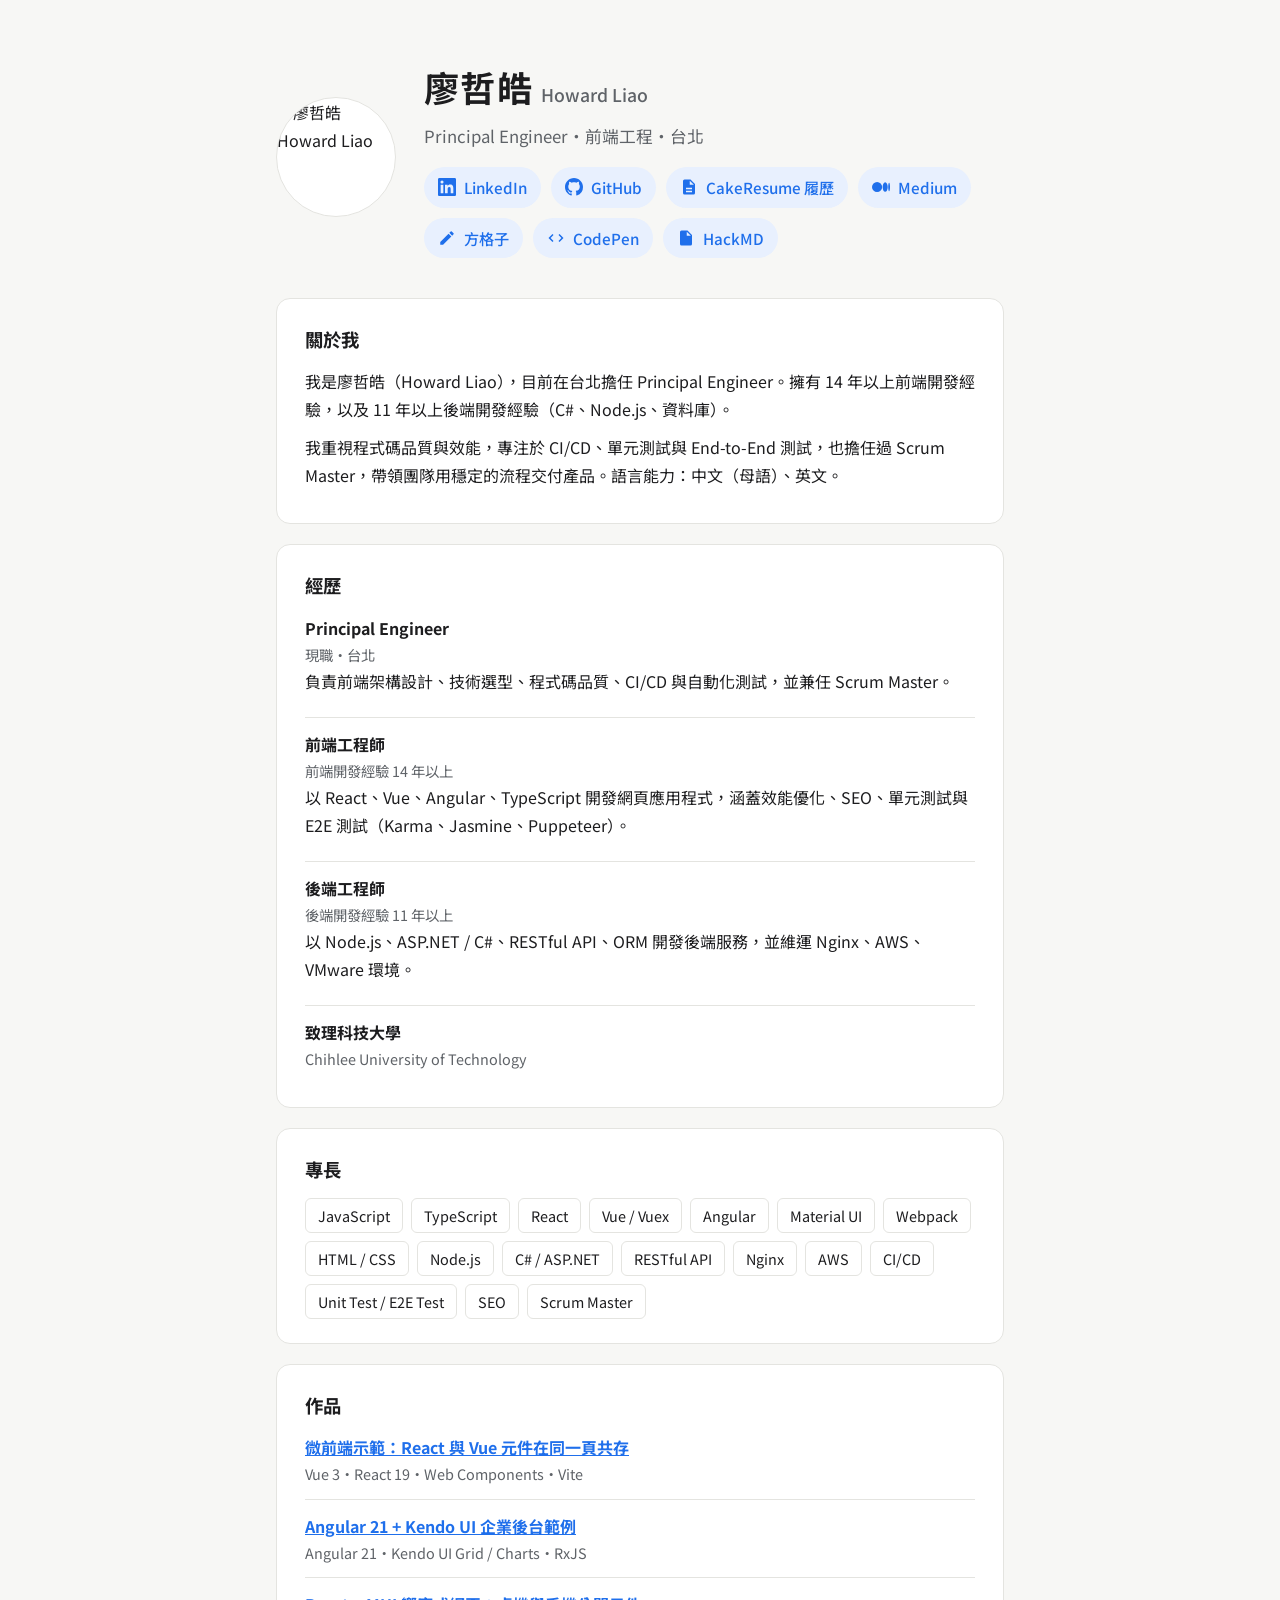
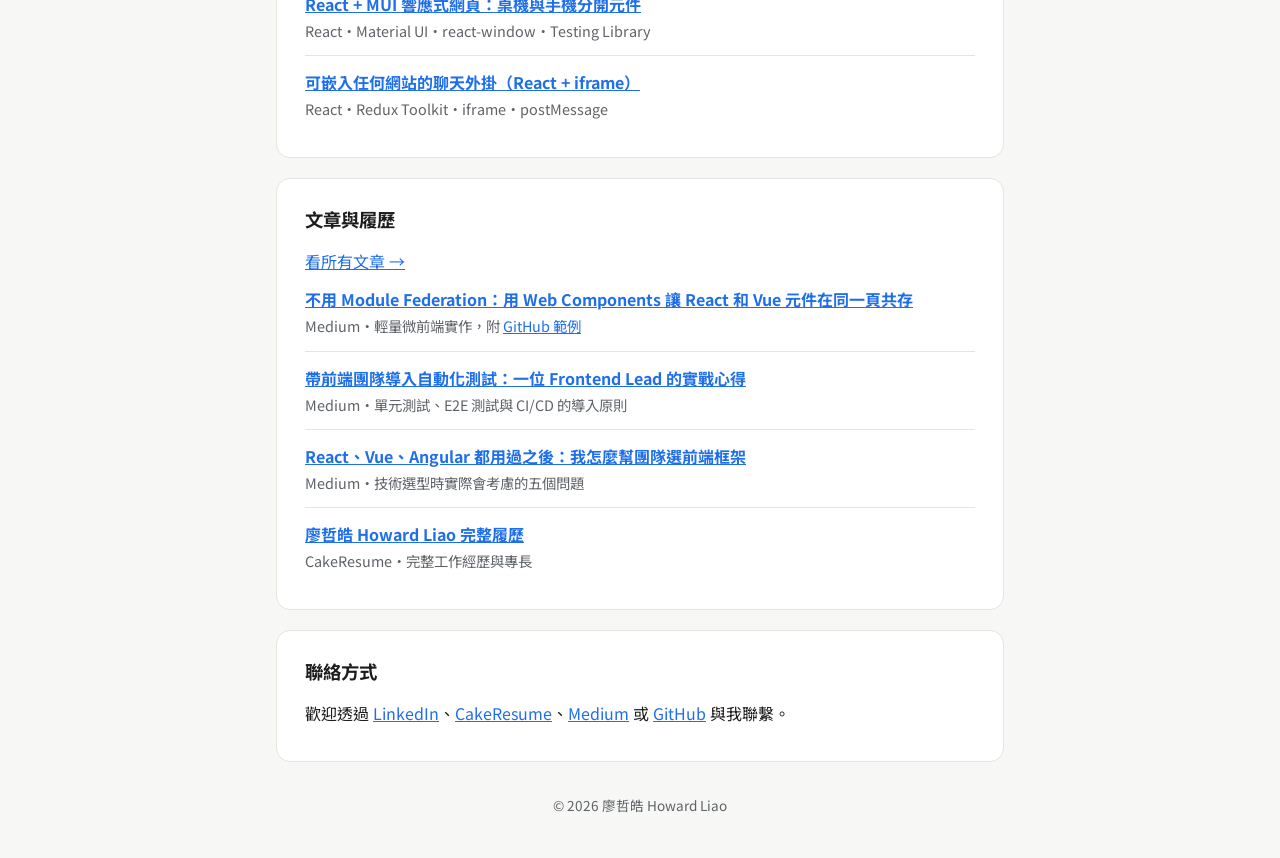
==== index.html @ 1e50c25f "Add files via upload" ====
<!doctype html>
<html lang="zh-Hant-TW">
<head>
<meta charset="utf-8">
<meta name="viewport" content="width=device-width, initial-scale=1">
<title>廖哲皓 Howard Liao | Principal Engineer</title>
<meta name="description" content="廖哲皓（Howard Liao），台北的 Principal Engineer，擁有 14 年以上前端開發與 11 年以上後端開發經驗，專長 React、Vue、Angular、TypeScript、Node.js。">
<meta name="author" content="廖哲皓">
<link rel="canonical" href="https://necpoctt.github.io/">

<!-- Google Search Console 驗證 -->
<meta name="google-site-verification" content="1A6VpIHbtetruPV7fCYGdn41Tc8eYSynyDVTu8JsYuE">

<!-- 社群分享預覽 -->
<meta property="og:type" content="profile">
<meta property="og:title" content="廖哲皓 Howard Liao | Principal Engineer">
<meta property="og:description" content="台北的 Principal Engineer，14 年以上前端開發經驗，專長 React、Vue、Angular、TypeScript。">
<meta property="og:url" content="https://necpoctt.github.io/">
<meta property="og:image" content="https://github.com/necpoctt.png?size=400">
<meta property="og:locale" content="zh_TW">
<meta property="profile:first_name" content="哲皓">
<meta property="profile:last_name" content="廖">
<meta name="twitter:card" content="summary">

<!-- 結構化資料：告訴 Google「這個網站代表廖哲皓這個人」，sameAs 把各平台帳號串在一起 -->
<script type="application/ld+json">
{
  "@context": "https://schema.org",
  "@type": "ProfilePage",
  "url": "https://necpoctt.github.io/",
  "name": "廖哲皓 Howard Liao | Principal Engineer",
  "mainEntity": {
    "@type": "Person",
    "@id": "https://necpoctt.github.io/#person",
    "name": "廖哲皓",
    "alternateName": "Howard Liao",
    "familyName": "廖",
    "givenName": "哲皓",
    "url": "https://necpoctt.github.io/",
    "image": "https://github.com/necpoctt.png?size=400",
    "jobTitle": "Principal Engineer",
    "description": "台北的 Principal Engineer，擁有 14 年以上前端開發與 11 年以上後端開發經驗，專長 React、Vue、Angular、TypeScript、Node.js。",
    "address": {
      "@type": "PostalAddress",
      "addressLocality": "台北市",
      "addressCountry": "TW"
    },
    "alumniOf": {
      "@type": "CollegeOrUniversity",
      "name": "致理科技大學",
      "alternateName": "Chihlee University of Technology"
    },
    "knowsAbout": ["JavaScript", "TypeScript", "React", "Vue.js", "Angular", "Node.js", "C#", "ASP.NET", "AWS", "CI/CD", "SEO", "Scrum"],
    "sameAs": [
      "https://www.linkedin.com/in/howard-liao-a2325aab/",
      "https://github.com/necpoctt",
      "https://www.cake.me/me/necpoctt",
      "https://www.cake.me/resumes/necpoctt",
      "https://medium.com/@necpoctt",
      "https://vocus.cc/salon/howard-liao",
      "https://codepen.io/Howard-Liao-the-lessful",
      "https://hackmd.io/@necpoctt"
    ]
  }
}
</script>

<link rel="preconnect" href="https://fonts.googleapis.com">
<link rel="preconnect" href="https://fonts.gstatic.com" crossorigin>
<link href="https://fonts.googleapis.com/css2?family=Noto+Sans+TC:wght@400;500;700&display=swap" rel="stylesheet">

<style>
  :root {
    --bg: #f7f7f5;
    --card: #ffffff;
    --text: #1d1d1f;
    --muted: #5f6368;
    --line: #e4e4e0;
    --accent: #1f6feb;
    --accent-soft: #e8f0fe;
  }
  @media (prefers-color-scheme: dark) {
    :root {
      --bg: #111214;
      --card: #1a1b1e;
      --text: #ececec;
      --muted: #a0a4aa;
      --line: #2c2e33;
      --accent: #6ea8ff;
      --accent-soft: #1c2a40;
    }
  }
  * { box-sizing: border-box; }
  body {
    margin: 0;
    background: var(--bg);
    color: var(--text);
    font-family: "Noto Sans TC", system-ui, -apple-system, "Segoe UI", sans-serif;
    line-height: 1.75;
  }
  main { max-width: 760px; margin: 0 auto; padding: 56px 16px 40px; }
  header { display: flex; gap: 28px; align-items: center; margin-bottom: 40px; }
  header img {
    width: 120px; height: 120px; border-radius: 50%;
    object-fit: cover; border: 1px solid var(--line); flex-shrink: 0; background: var(--card);
  }
  h1 { margin: 0; font-size: 2.2rem; letter-spacing: .04em; }
  h1 small { font-size: 1.1rem; font-weight: 500; color: var(--muted); letter-spacing: 0; margin-left: 8px; }
  .headline { margin: 4px 0 16px; color: var(--muted); font-size: 1.05rem; }
  .links { display: flex; flex-wrap: wrap; gap: 10px; }
  .links a {
    display: inline-flex; align-items: center; gap: 8px;
    padding: 7px 14px; border-radius: 999px;
    background: var(--accent-soft); color: var(--accent);
    text-decoration: none; font-weight: 500; font-size: .95rem;
  }
  .links a:hover { filter: brightness(.95); }
  .links svg { width: 18px; height: 18px; fill: currentColor; }
  section {
    background: var(--card); border: 1px solid var(--line);
    border-radius: 14px; padding: 24px 28px; margin-bottom: 20px;
  }
  h2 { margin: 0 0 12px; font-size: 1.15rem; }
  p { margin: 0 0 10px; }
  ul.timeline { list-style: none; margin: 0; padding: 0; }
  ul.timeline li { padding: 12px 0; border-top: 1px solid var(--line); }
  ul.timeline li:first-child { border-top: 0; padding-top: 0; }
  .role { font-weight: 700; }
  .meta { color: var(--muted); font-size: .9rem; }
  .tags { display: flex; flex-wrap: wrap; gap: 8px; }
  .tags span {
    padding: 4px 12px; border-radius: 6px; font-size: .9rem;
    border: 1px solid var(--line); color: var(--text);
  }
  a { color: var(--accent); }
  footer { text-align: center; color: var(--muted); font-size: .85rem; margin-top: 32px; }
  @media (max-width: 560px) {
    main { padding-top: 32px; }
    header { flex-direction: column; text-align: center; gap: 16px; }
    h1 small { display: block; margin: 4px 0 0; }
    .links { justify-content: center; }
    section { padding: 20px; }
  }
</style>
</head>
<body>
<main>
  <header>
    <img src="https://github.com/necpoctt.png?size=240" alt="廖哲皓 Howard Liao" width="120" height="120">
    <div>
      <h1>廖哲皓<small>Howard Liao</small></h1>
      <p class="headline">Principal Engineer・前端工程・台北</p>
      <nav class="links" aria-label="個人連結">
        <a href="https://www.linkedin.com/in/howard-liao-a2325aab/" rel="me">
          <svg viewBox="0 0 24 24" aria-hidden="true"><path d="M20.45 20.45h-3.56v-5.57c0-1.33-.02-3.04-1.85-3.04-1.85 0-2.14 1.45-2.14 2.94v5.67H9.35V9h3.41v1.56h.05c.48-.9 1.64-1.85 3.37-1.85 3.6 0 4.27 2.37 4.27 5.46v6.28zM5.34 7.43a2.06 2.06 0 110-4.13 2.06 2.06 0 010 4.13zM7.12 20.45H3.56V9h3.56v11.45zM22.22 0H1.77C.79 0 0 .77 0 1.73v20.54C0 23.23.79 24 1.77 24h20.45c.98 0 1.78-.77 1.78-1.73V1.73C24 .77 23.2 0 22.22 0z"/></svg>
          LinkedIn
        </a>
        <a href="https://github.com/necpoctt" rel="me">
          <svg viewBox="0 0 16 16" aria-hidden="true"><path d="M8 0C3.58 0 0 3.58 0 8c0 3.540 2.29 6.53 5.47 7.59.4.07.55-.17.55-.38 0-.19-.01-.82-.01-1.49-2.010.37-2.530-.49-2.690-.94-.09-.23-.48-.94-.82-1.13-.28-.15-.68-.52-.01-.53.63-.01 1.08.58 1.23.82.72 1.21 1.87.87 2.33.66.07-.52.28-.87.51-1.070-1.78-.2-3.64-.89-3.64-3.950 0-.87.31-1.59.82-2.150-.08-.2-.36-1.02.08-2.12 0 0 .67-.21 2.2.82.64-.18 1.32-.27 2-.27.68 0 1.36.09 2 .27 1.53-1.04 2.2-.82 2.2-.82.44 1.1.16 1.92.08 2.12.51.56.82 1.27.82 2.15 0 3.07-1.87 3.75-3.65 3.95.29.25.54.73.54 1.48 0 1.07-.01 1.93-.01 2.2 0 .21.15.46.55.38A8.013 8.013 0 0016 8c0-4.42-3.58-8-8-8z"/></svg>
          GitHub
        </a>
        <a href="https://www.cake.me/me/necpoctt" rel="me">
          <svg viewBox="0 0 24 24" aria-hidden="true"><path d="M14 2H6a2 2 0 00-2 2v16a2 2 0 002 2h12a2 2 0 002-2V8l-6-6zm-1 7V3.5L18.5 9H13zM8 13h8v2H8v-2zm0 4h8v2H8v-2z"/></svg>
          CakeResume 履歷
        </a>
        <a href="https://medium.com/@necpoctt" rel="me">
          <svg viewBox="0 0 24 24" aria-hidden="true"><path d="M13.54 12a6.8 6.8 0 01-6.77 6.82A6.8 6.8 0 010 12a6.8 6.8 0 016.77-6.82A6.8 6.8 0 0113.54 12zm7.42 0c0 3.54-1.51 6.42-3.38 6.42-1.87 0-3.39-2.88-3.39-6.42s1.52-6.42 3.39-6.42 3.38 2.88 3.38 6.42zM24 12c0 3.17-.53 5.75-1.19 5.75-.66 0-1.19-2.58-1.19-5.75s.53-5.75 1.19-5.75C23.47 6.25 24 8.83 24 12z"/></svg>
          Medium
        </a>
        <a href="https://vocus.cc/salon/howard-liao" rel="me">
          <svg viewBox="0 0 24 24" aria-hidden="true"><path d="M3 17.25V21h3.75L17.81 9.94l-3.75-3.75L3 17.25zM20.71 7.04a1 1 0 000-1.41l-2.34-2.34a1 1 0 00-1.41 0l-1.83 1.83 3.75 3.75 1.83-1.83z"/></svg>
          方格子
        </a>
        <a href="https://codepen.io/Howard-Liao-the-lessful" rel="me">
          <svg viewBox="0 0 24 24" aria-hidden="true"><path d="M8.7 15.9L4.8 12l3.9-3.9L7.3 6.7 2 12l5.3 5.3 1.4-1.4zm6.6 0l3.9-3.9-3.9-3.9 1.4-1.4L22 12l-5.3 5.3-1.4-1.4z"/></svg>
          CodePen
        </a>
        <a href="https://hackmd.io/@necpoctt" rel="me">
          <svg viewBox="0 0 24 24" aria-hidden="true"><path d="M14 2H6a2 2 0 00-2 2v16a2 2 0 002 2h12a2 2 0 002-2V8l-6-6zm-1 7V3.5L18.5 9H13z"/></svg>
          HackMD
        </a>
      </nav>
    </div>
  </header>

  <section aria-labelledby="about">
    <h2 id="about">關於我</h2>
    <p>我是廖哲皓（Howard Liao），目前在台北擔任 Principal Engineer。擁有 14 年以上前端開發經驗，以及 11 年以上後端開發經驗（C#、Node.js、資料庫）。</p>
    <p>我重視程式碼品質與效能，專注於 CI/CD、單元測試與 End-to-End 測試，也擔任過 Scrum Master，帶領團隊用穩定的流程交付產品。語言能力：中文（母語）、英文。</p>
  </section>

  <section aria-labelledby="exp">
    <h2 id="exp">經歷</h2>
    <ul class="timeline">
      <li>
        <div class="role">Principal Engineer</div>
        <div class="meta">現職・台北</div>
        <p>負責前端架構設計、技術選型、程式碼品質、CI/CD 與自動化測試，並兼任 Scrum Master。</p>
      </li>
      <li>
        <div class="role">前端工程師</div>
        <div class="meta">前端開發經驗 14 年以上</div>
        <p>以 React、Vue、Angular、TypeScript 開發網頁應用程式，涵蓋效能優化、SEO、單元測試與 E2E 測試（Karma、Jasmine、Puppeteer）。</p>
      </li>
      <li>
        <div class="role">後端工程師</div>
        <div class="meta">後端開發經驗 11 年以上</div>
        <p>以 Node.js、ASP.NET / C#、RESTful API、ORM 開發後端服務，並維運 Nginx、AWS、VMware 環境。</p>
      </li>
      <li>
        <div class="role">致理科技大學</div>
        <div class="meta">Chihlee University of Technology</div>
      </li>
    </ul>
  </section>

  <section aria-labelledby="skills">
    <h2 id="skills">專長</h2>
    <div class="tags">
      <span>JavaScript</span>
      <span>TypeScript</span>
      <span>React</span>
      <span>Vue / Vuex</span>
      <span>Angular</span>
      <span>Material UI</span>
      <span>Webpack</span>
      <span>HTML / CSS</span>
      <span>Node.js</span>
      <span>C# / ASP.NET</span>
      <span>RESTful API</span>
      <span>Nginx</span>
      <span>AWS</span>
      <span>CI/CD</span>
      <span>Unit Test / E2E Test</span>
      <span>SEO</span>
      <span>Scrum Master</span>
    </div>
  </section>

  <section aria-labelledby="works">
    <h2 id="works">作品</h2>
    <ul class="timeline">
      <li>
        <div class="role"><a href="micro-frontend-demo.html">微前端示範：React 與 Vue 元件在同一頁共存</a></div>
        <div class="meta">Vue 3・React 19・Web Components・Vite</div>
      </li>
      <li>
        <div class="role"><a href="angular-kendo-ui-demo.html">Angular 21 + Kendo UI 企業後台範例</a></div>
        <div class="meta">Angular 21・Kendo UI Grid / Charts・RxJS</div>
      </li>
      <li>
        <div class="role"><a href="react-mui-rwd.html">React + MUI 響應式網頁：桌機與手機分開元件</a></div>
        <div class="meta">React・Material UI・react-window・Testing Library</div>
      </li>
      <li>
        <div class="role"><a href="webplugin.html">可嵌入任何網站的聊天外掛（React + iframe）</a></div>
        <div class="meta">React・Redux Toolkit・iframe・postMessage</div>
      </li>
    </ul>
  </section>

  <section aria-labelledby="writing">
    <h2 id="writing">文章與履歷</h2>
    <p><a href="articles.html">看所有文章 →</a></p>
    <ul class="timeline">
      <li>
        <div class="role"><a href="https://medium.com/@necpoctt/d7c67d8f0766">不用 Module Federation：用 Web Components 讓 React 和 Vue 元件在同一頁共存</a></div>
        <div class="meta">Medium・輕量微前端實作，附 <a href="https://github.com/necpoctt/micro-frontend-demo">GitHub 範例</a></div>
      </li>
      <li>
        <div class="role"><a href="https://medium.com/@necpoctt/e127c9e2b692">帶前端團隊導入自動化測試：一位 Frontend Lead 的實戰心得</a></div>
        <div class="meta">Medium・單元測試、E2E 測試與 CI/CD 的導入原則</div>
      </li>
      <li>
        <div class="role"><a href="https://medium.com/@necpoctt/225a23933e21">React、Vue、Angular 都用過之後：我怎麼幫團隊選前端框架</a></div>
        <div class="meta">Medium・技術選型時實際會考慮的五個問題</div>
      </li>
      <li>
        <div class="role"><a href="https://www.cake.me/resumes/necpoctt" rel="me">廖哲皓 Howard Liao 完整履歷</a></div>
        <div class="meta">CakeResume・完整工作經歷與專長</div>
      </li>
    </ul>
  </section>

  <section aria-labelledby="contact">
    <h2 id="contact">聯絡方式</h2>
    <p>歡迎透過 <a href="https://www.linkedin.com/in/howard-liao-a2325aab/" rel="me">LinkedIn</a>、<a href="https://www.cake.me/me/necpoctt" rel="me">CakeResume</a>、<a href="https://medium.com/@necpoctt" rel="me">Medium</a> 或 <a href="https://github.com/necpoctt" rel="me">GitHub</a> 與我聯繫。</p>
  </section>

  <footer>© 2026 廖哲皓 Howard Liao</footer>
</main>
</body>
</html>
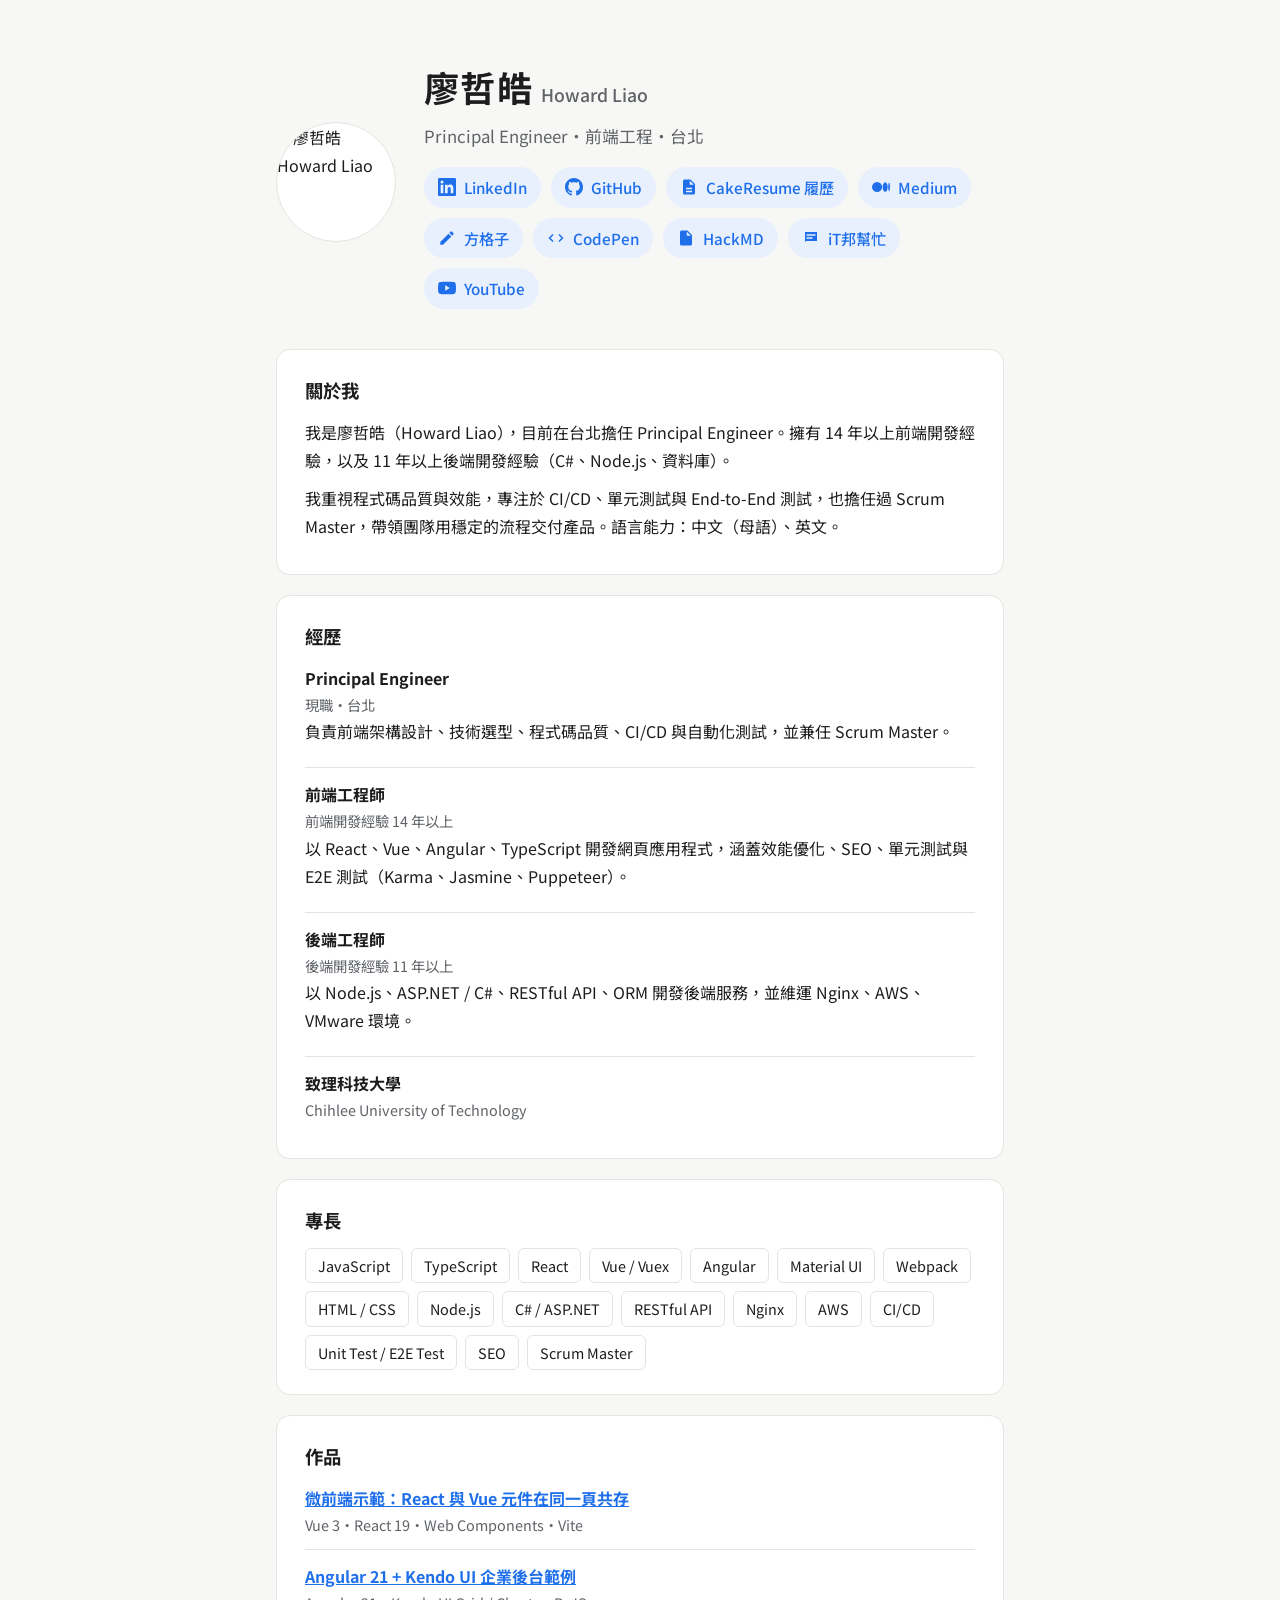
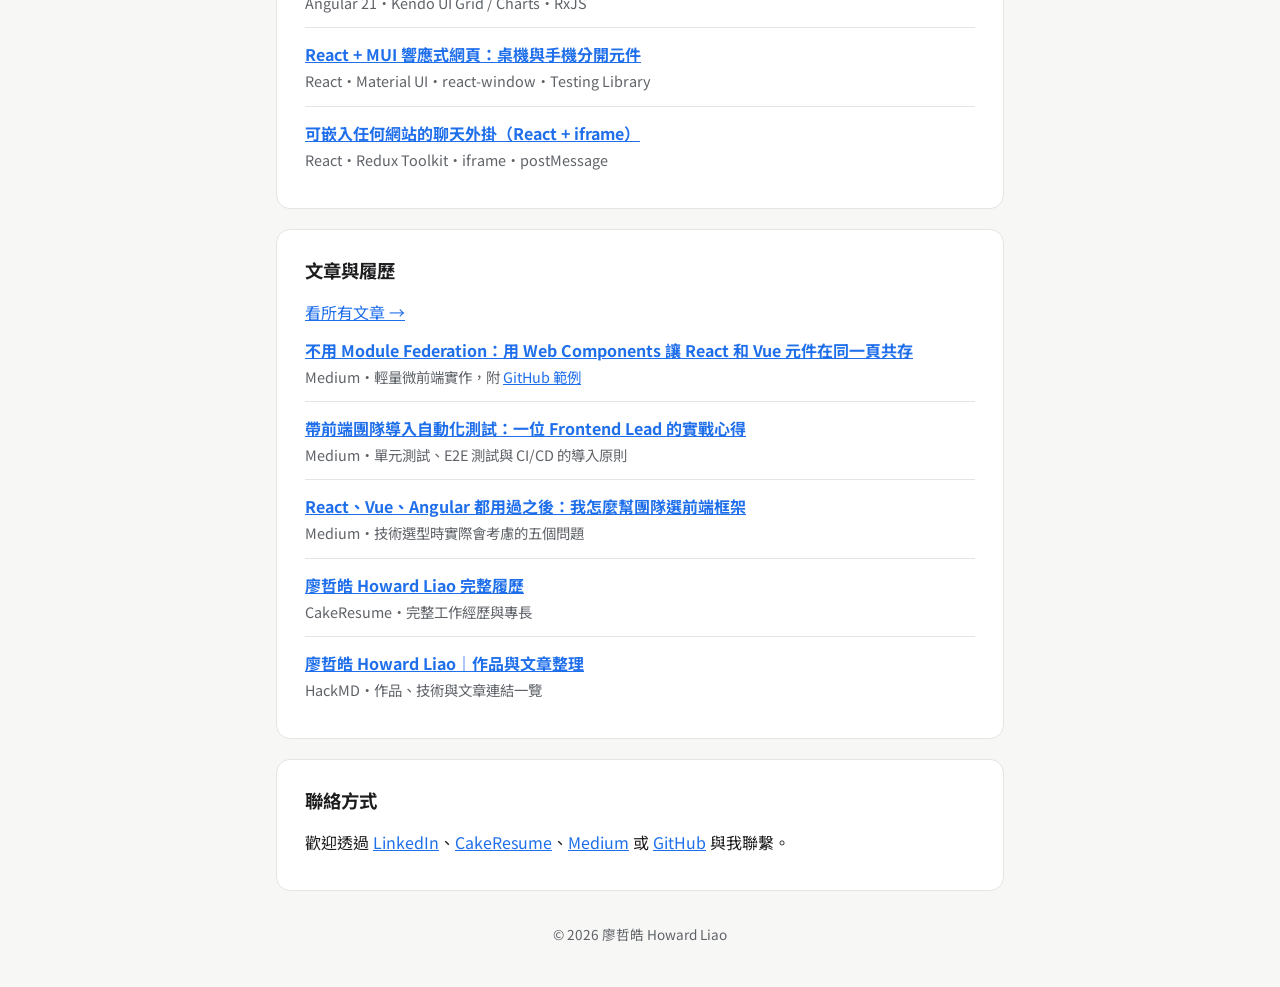
==== commit 3302f3be: "Add iThelp, YouTube and HackMD note links" ====
--- a/index.html
+++ b/index.html
@@ -58,8 +58,11 @@
       "https://www.cake.me/resumes/necpoctt",
       "https://medium.com/@necpoctt",
       "https://vocus.cc/salon/howard-liao",
-      "https://codepen.io/Howard-Liao-the-lessful",
-      "https://hackmd.io/@necpoctt"
+      "https://codepen.io/necpoctt",
+      "https://hackmd.io/@necpoctt",
+      "https://www.youtube.com/channel/UCjywnuv1UGlpTs8uqXNPdsA",
+      "https://x.com/necpoctt",
+      "https://ithelp.ithome.com.tw/users/20185195"
     ]
   }
 }
@@ -171,13 +174,21 @@
           <svg viewBox="0 0 24 24" aria-hidden="true"><path d="M3 17.25V21h3.75L17.81 9.94l-3.75-3.75L3 17.25zM20.71 7.04a1 1 0 000-1.41l-2.34-2.34a1 1 0 00-1.41 0l-1.83 1.83 3.75 3.75 1.83-1.83z"/></svg>
           方格子
         </a>
-        <a href="https://codepen.io/Howard-Liao-the-lessful" rel="me">
+        <a href="https://codepen.io/necpoctt" rel="me">
           <svg viewBox="0 0 24 24" aria-hidden="true"><path d="M8.7 15.9L4.8 12l3.9-3.9L7.3 6.7 2 12l5.3 5.3 1.4-1.4zm6.6 0l3.9-3.9-3.9-3.9 1.4-1.4L22 12l-5.3 5.3-1.4-1.4z"/></svg>
           CodePen
         </a>
         <a href="https://hackmd.io/@necpoctt" rel="me">
           <svg viewBox="0 0 24 24" aria-hidden="true"><path d="M14 2H6a2 2 0 00-2 2v16a2 2 0 002 2h12a2 2 0 002-2V8l-6-6zm-1 7V3.5L18.5 9H13z"/></svg>
           HackMD
+        </a>
+        <a href="https://ithelp.ithome.com.tw/users/20185195" rel="me">
+          <svg viewBox="0 0 24 24" aria-hidden="true"><path d="M4 4h16v12H5.2L4 17.2V4zm2 3v2h12V7H6zm0 4v2h8v-2H6z"/></svg>
+          iT邦幫忙
+        </a>
+        <a href="https://www.youtube.com/channel/UCjywnuv1UGlpTs8uqXNPdsA" rel="me">
+          <svg viewBox="0 0 24 24" aria-hidden="true"><path d="M23.5 6.2a3 3 0 00-2.1-2.1C19.5 3.6 12 3.6 12 3.6s-7.5 0-9.4.5A3 3 0 00.5 6.2 31 31 0 000 12a31 31 0 00.5 5.8 3 3 0 002.1 2.1c1.9.5 9.4.5 9.4.5s7.5 0 9.4-.5a3 3 0 002.1-2.1A31 31 0 0024 12a31 31 0 00-.5-5.8zM9.6 15.6V8.4L15.8 12l-6.2 3.6z"/></svg>
+          YouTube
         </a>
       </nav>
     </div>
@@ -279,6 +290,10 @@
         <div class="role"><a href="https://www.cake.me/resumes/necpoctt" rel="me">廖哲皓 Howard Liao 完整履歷</a></div>
         <div class="meta">CakeResume・完整工作經歷與專長</div>
       </li>
+      <li>
+        <div class="role"><a href="https://hackmd.io/@necpoctt/howard-liao" rel="me">廖哲皓 Howard Liao｜作品與文章整理</a></div>
+        <div class="meta">HackMD・作品、技術與文章連結一覽</div>
+      </li>
     </ul>
   </section>
 
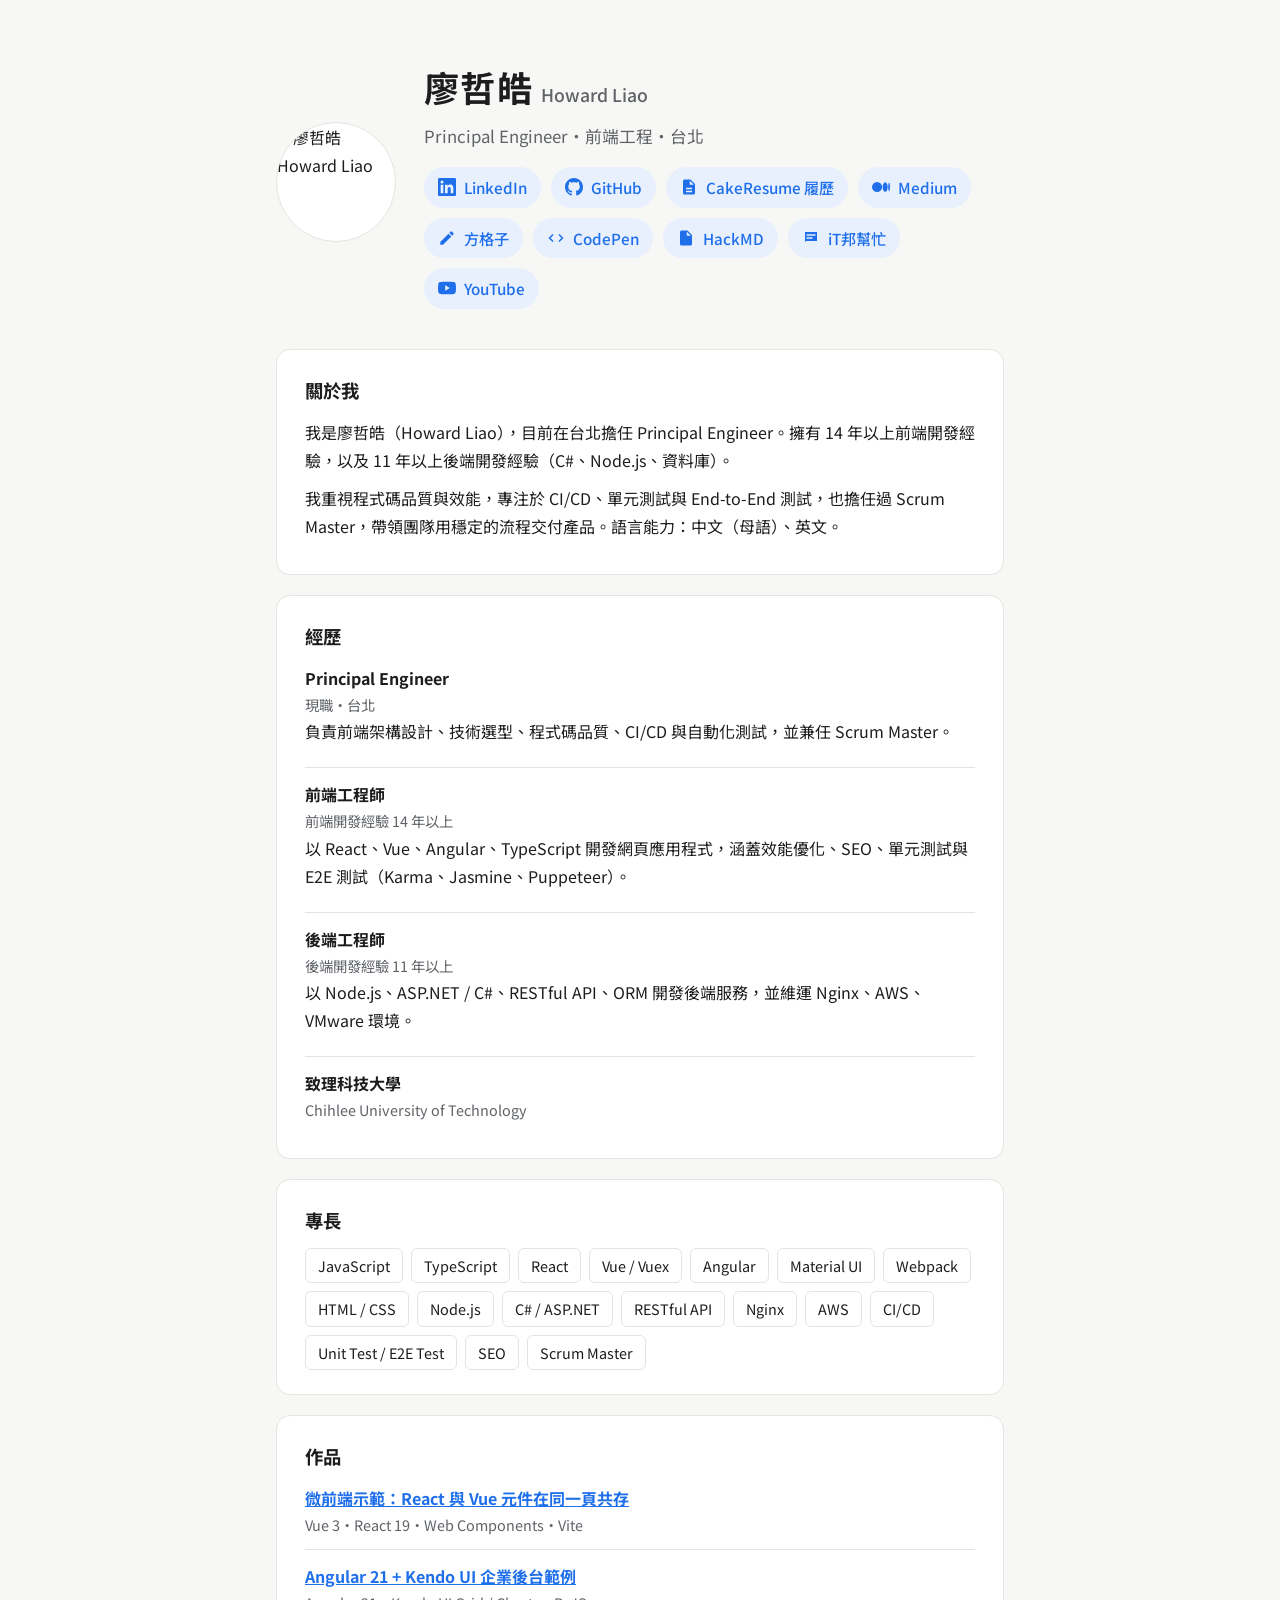
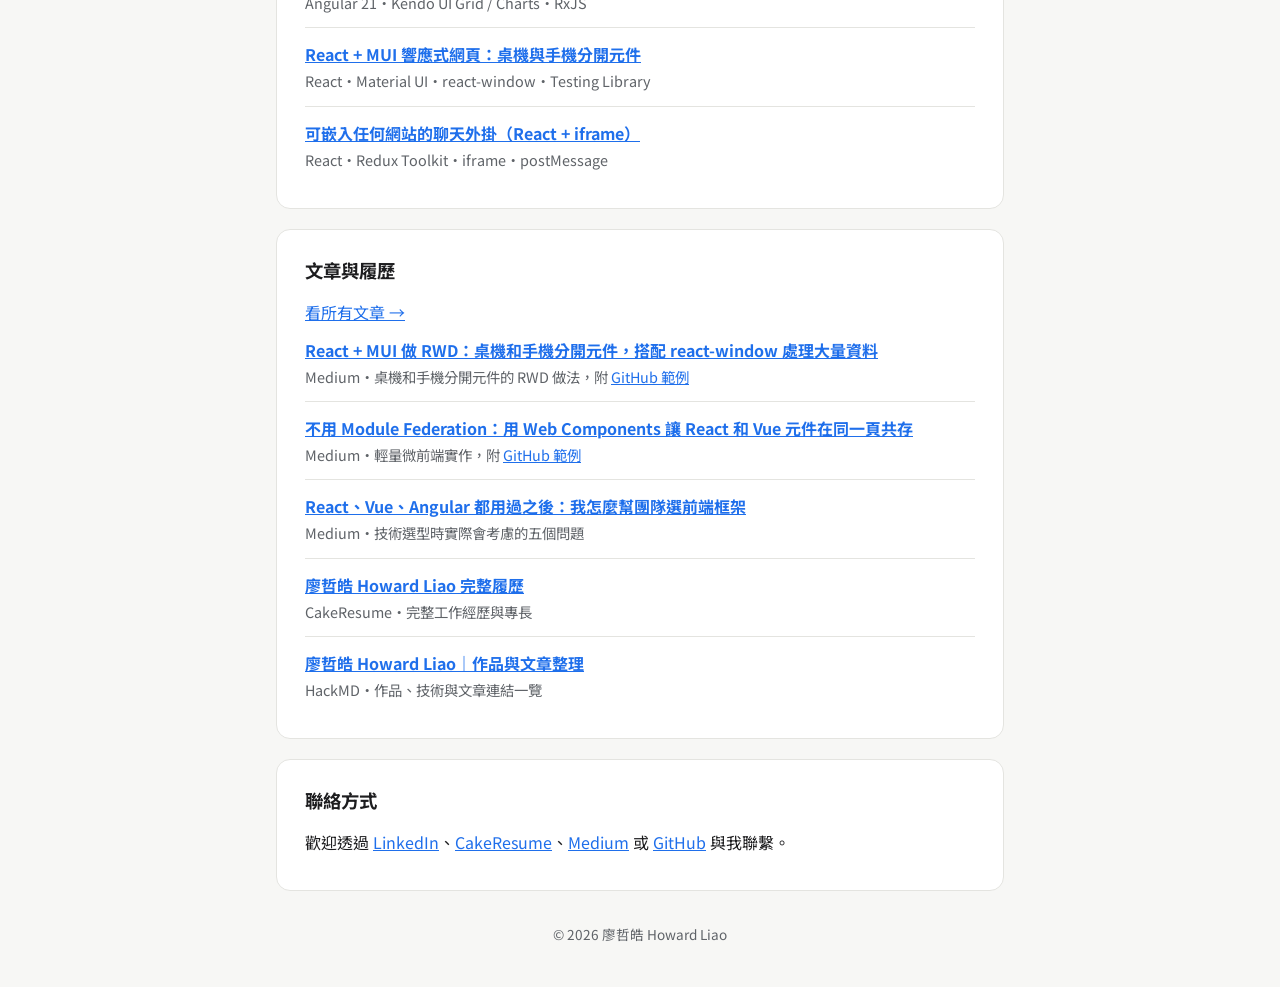
==== commit 5fa9346a: "Add files via upload" ====
--- a/index.html
+++ b/index.html
@@ -275,12 +275,12 @@
     <p><a href="articles.html">看所有文章 →</a></p>
     <ul class="timeline">
       <li>
+        <div class="role"><a href="https://medium.com/@necpoctt/6d68eb93df83">React + MUI 做 RWD：桌機和手機分開元件，搭配 react-window 處理大量資料</a></div>
+        <div class="meta">Medium・桌機和手機分開元件的 RWD 做法，附 <a href="https://github.com/necpoctt/reactMuiRWD">GitHub 範例</a></div>
+      </li>
+      <li>
         <div class="role"><a href="https://medium.com/@necpoctt/d7c67d8f0766">不用 Module Federation：用 Web Components 讓 React 和 Vue 元件在同一頁共存</a></div>
         <div class="meta">Medium・輕量微前端實作，附 <a href="https://github.com/necpoctt/micro-frontend-demo">GitHub 範例</a></div>
-      </li>
-      <li>
-        <div class="role"><a href="https://medium.com/@necpoctt/e127c9e2b692">帶前端團隊導入自動化測試：一位 Frontend Lead 的實戰心得</a></div>
-        <div class="meta">Medium・單元測試、E2E 測試與 CI/CD 的導入原則</div>
       </li>
       <li>
         <div class="role"><a href="https://medium.com/@necpoctt/225a23933e21">React、Vue、Angular 都用過之後：我怎麼幫團隊選前端框架</a></div>
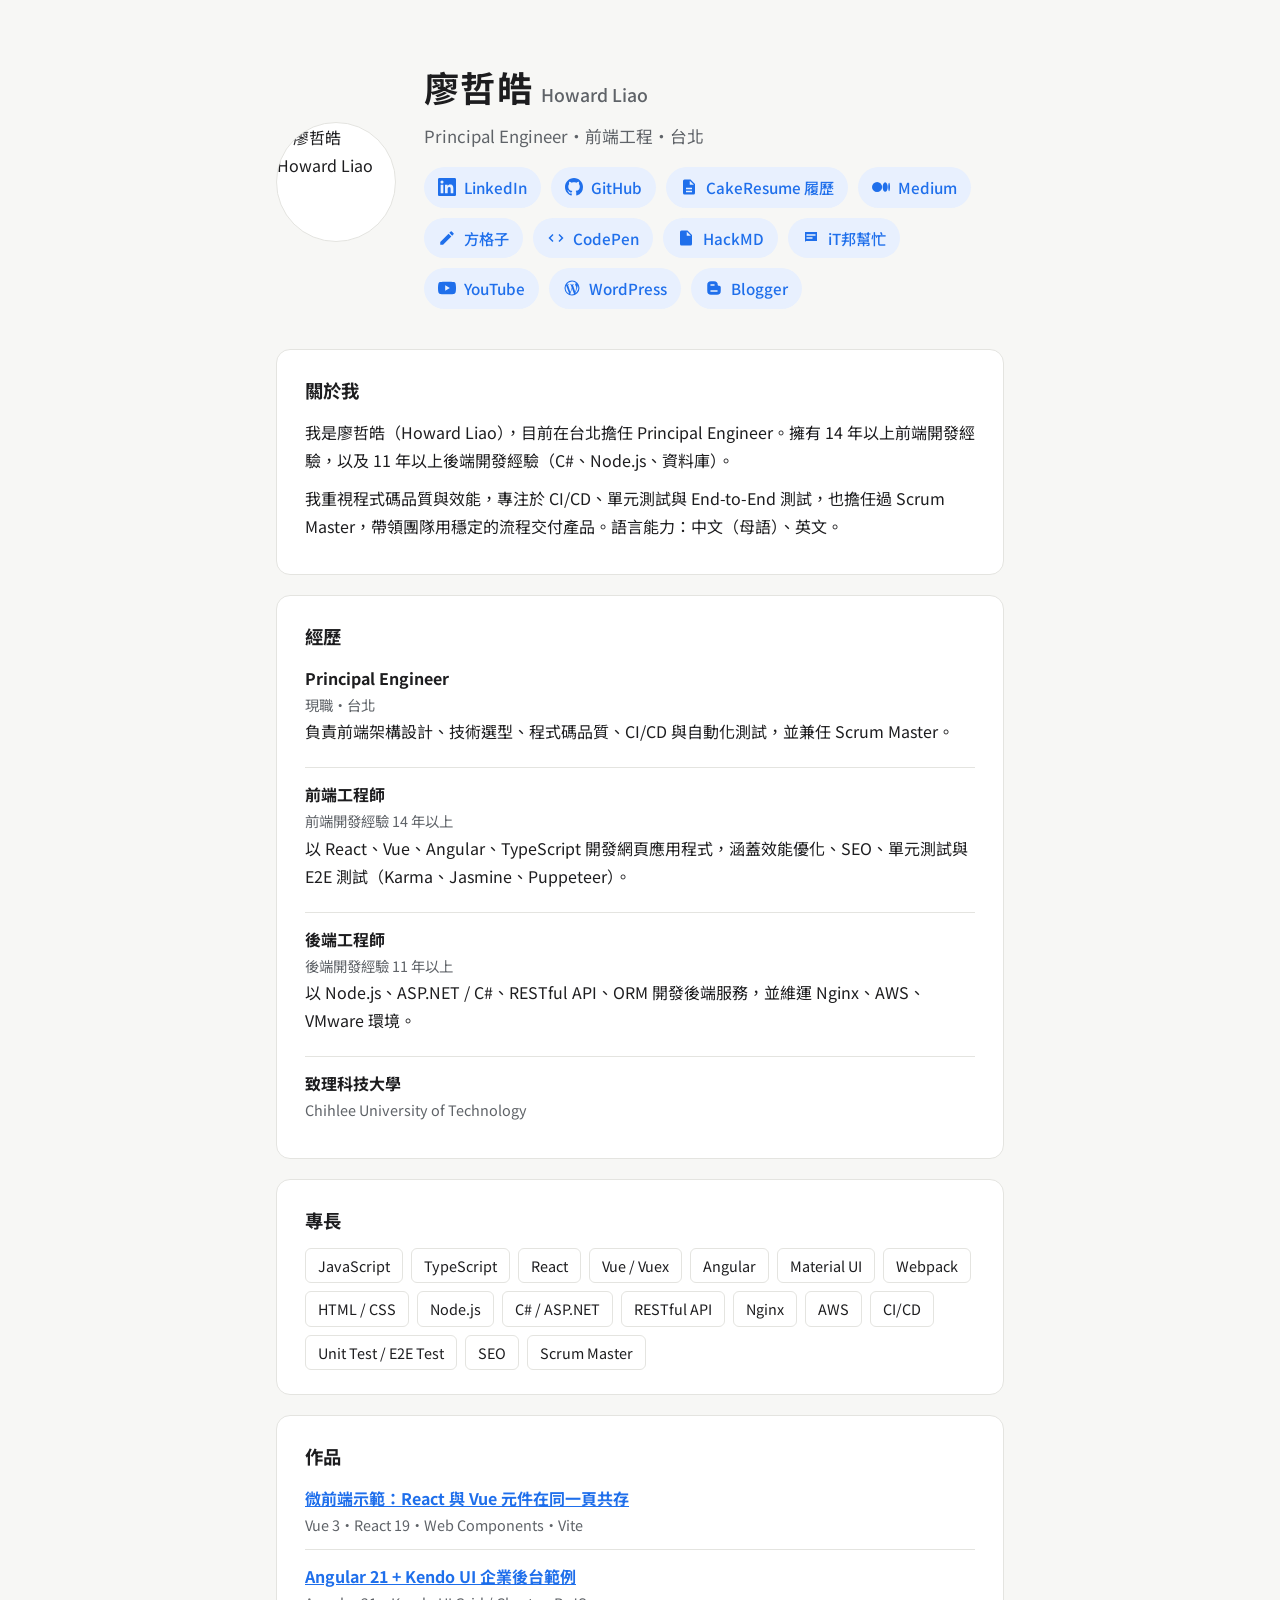
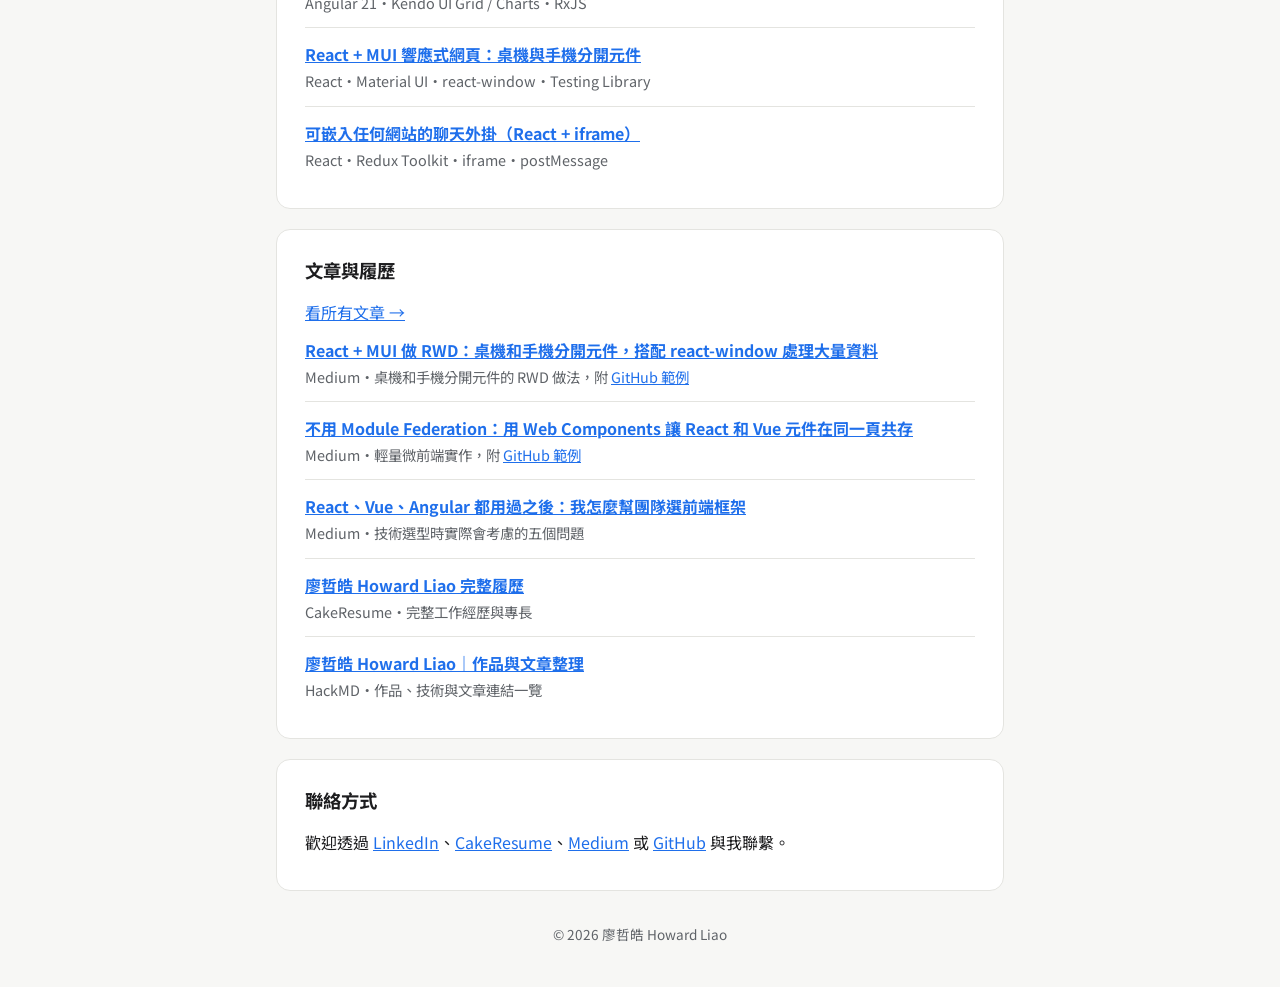
==== commit 0569ceab: "Add files via upload" ====
--- a/index.html
+++ b/index.html
@@ -62,7 +62,10 @@
       "https://hackmd.io/@necpoctt",
       "https://www.youtube.com/channel/UCjywnuv1UGlpTs8uqXNPdsA",
       "https://x.com/necpoctt",
-      "https://ithelp.ithome.com.tw/users/20185195"
+      "https://ithelp.ithome.com.tw/users/20185195",
+      "https://necpoctt.wordpress.com/",
+      "https://necpoctt.blogspot.com/",
+      "https://gravatar.com/necpoctt"
     ]
   }
 }
@@ -189,6 +192,14 @@
         <a href="https://www.youtube.com/channel/UCjywnuv1UGlpTs8uqXNPdsA" rel="me">
           <svg viewBox="0 0 24 24" aria-hidden="true"><path d="M23.5 6.2a3 3 0 00-2.1-2.1C19.5 3.6 12 3.6 12 3.6s-7.5 0-9.4.5A3 3 0 00.5 6.2 31 31 0 000 12a31 31 0 00.5 5.8 3 3 0 002.1 2.1c1.9.5 9.4.5 9.4.5s7.5 0 9.4-.5a3 3 0 002.1-2.1A31 31 0 0024 12a31 31 0 00-.5-5.8zM9.6 15.6V8.4L15.8 12l-6.2 3.6z"/></svg>
           YouTube
+        </a>
+        <a href="https://necpoctt.wordpress.com/" rel="me">
+          <svg viewBox="0 0 24 24" aria-hidden="true"><path d="M12 2a10 10 0 100 20 10 10 0 000-20zM3.5 12c0-1.2.3-2.4.7-3.5l4.1 11.1A8.5 8.5 0 013.5 12zm8.5 8.5c-.8 0-1.6-.1-2.4-.3l2.5-7.4 2.6 7.1v.1c-.9.3-1.8.5-2.7.5zm1.2-12.5c.5 0 1-.1 1-.1.5-.1.4-.7 0-.7 0 0-1.4.1-2.3.1-.9 0-2.3-.1-2.3-.1-.5 0-.5.7-.1.7l.9.1 1.3 3.7-1.9 5.6L6.7 8l1-.1c.5-.1.4-.7 0-.7 0 0-1.4.1-2.3.1h-.5A8.5 8.5 0 0117.8 5.8h-.1c-.9 0-1.5.7-1.5 1.5 0 .7.4 1.3.8 2 .3.6.7 1.3.7 2.3 0 .7-.3 1.5-.6 2.6l-.8 2.7-3.1-9.2zm3.1 11.4l2.6-7.5c.5-1.2.6-2.2.6-3 0-.3 0-.6-.1-.9A8.5 8.5 0 0115.8 19.4z"/></svg>
+          WordPress
+        </a>
+        <a href="https://necpoctt.blogspot.com/" rel="me">
+          <svg viewBox="0 0 24 24" aria-hidden="true"><path d="M19 9h-1a1 1 0 01-1-1 5 5 0 00-5-5H8a5 5 0 00-5 5v8a5 5 0 005 5h8a5 5 0 005-5v-5a2 2 0 00-2-2zM8 7h4a1 1 0 010 2H8a1 1 0 010-2zm8 10H8a1 1 0 010-2h8a1 1 0 010 2z"/></svg>
+          Blogger
         </a>
       </nav>
     </div>
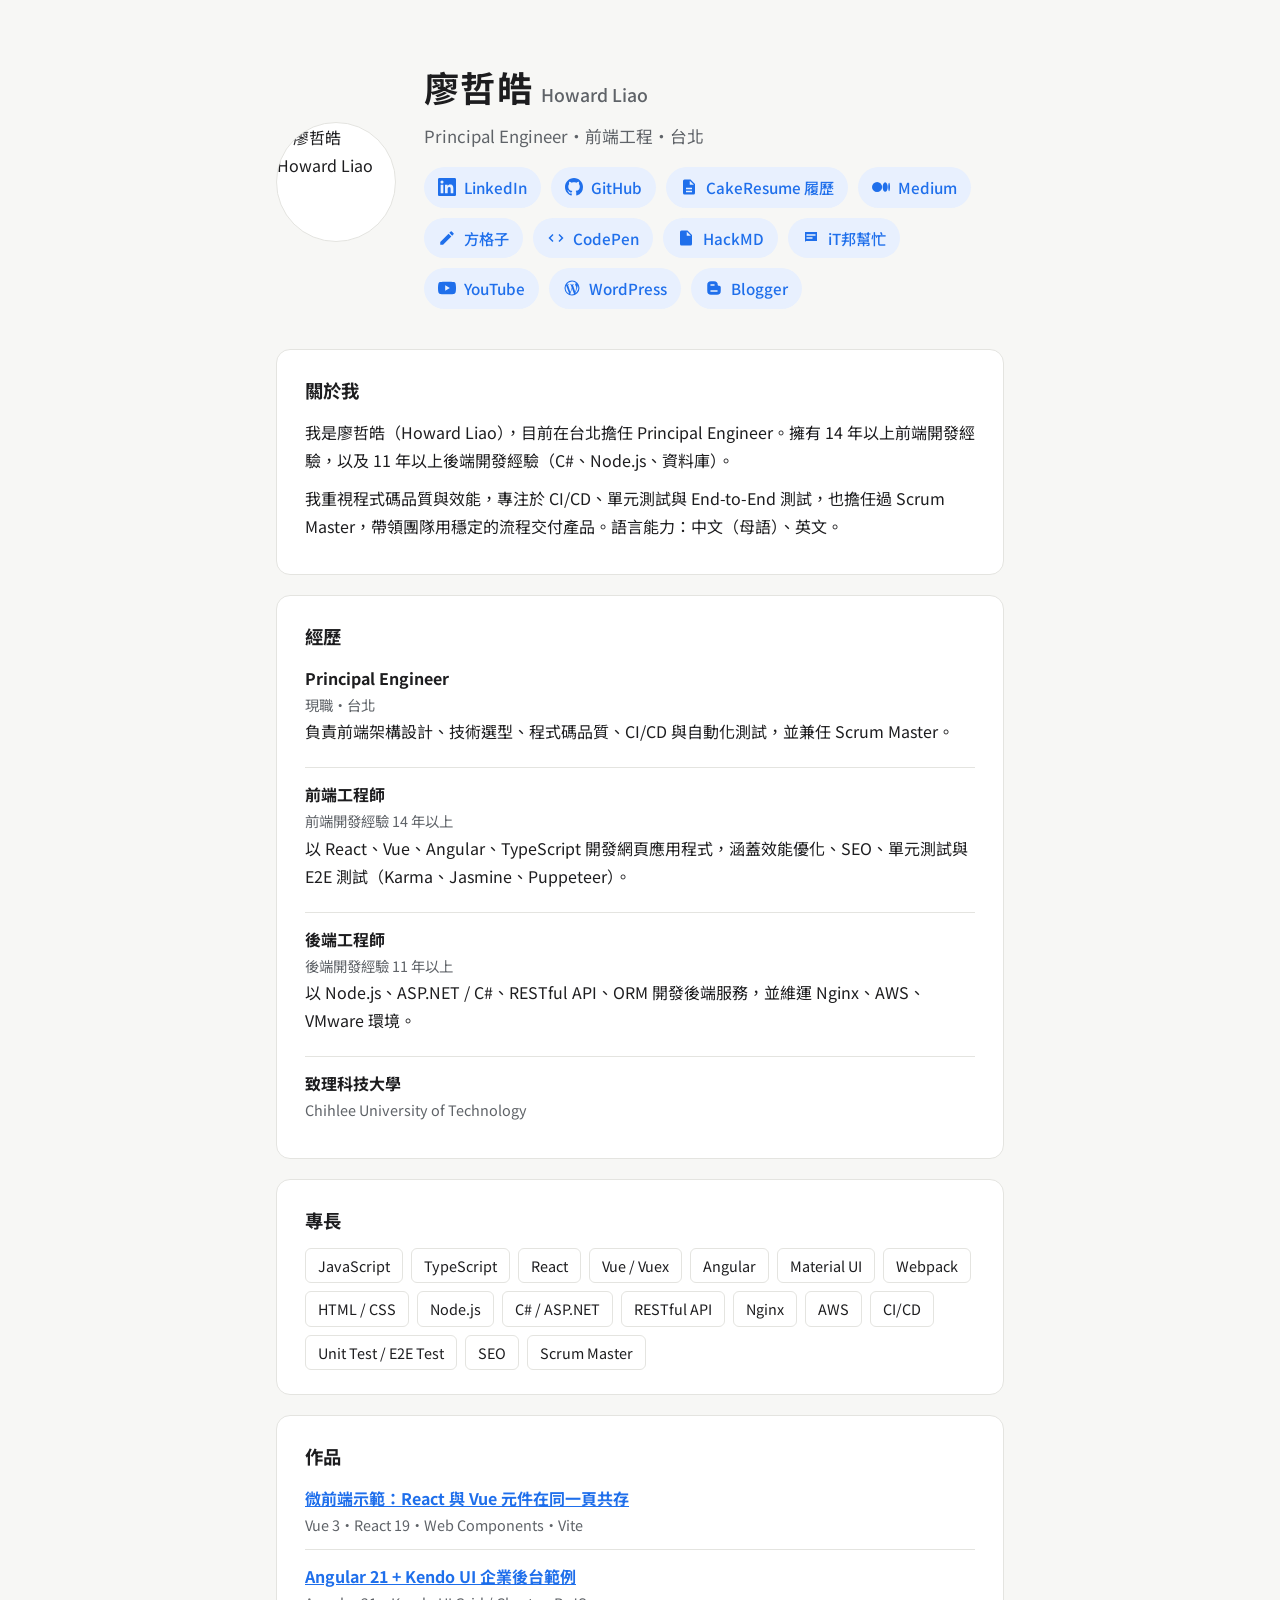
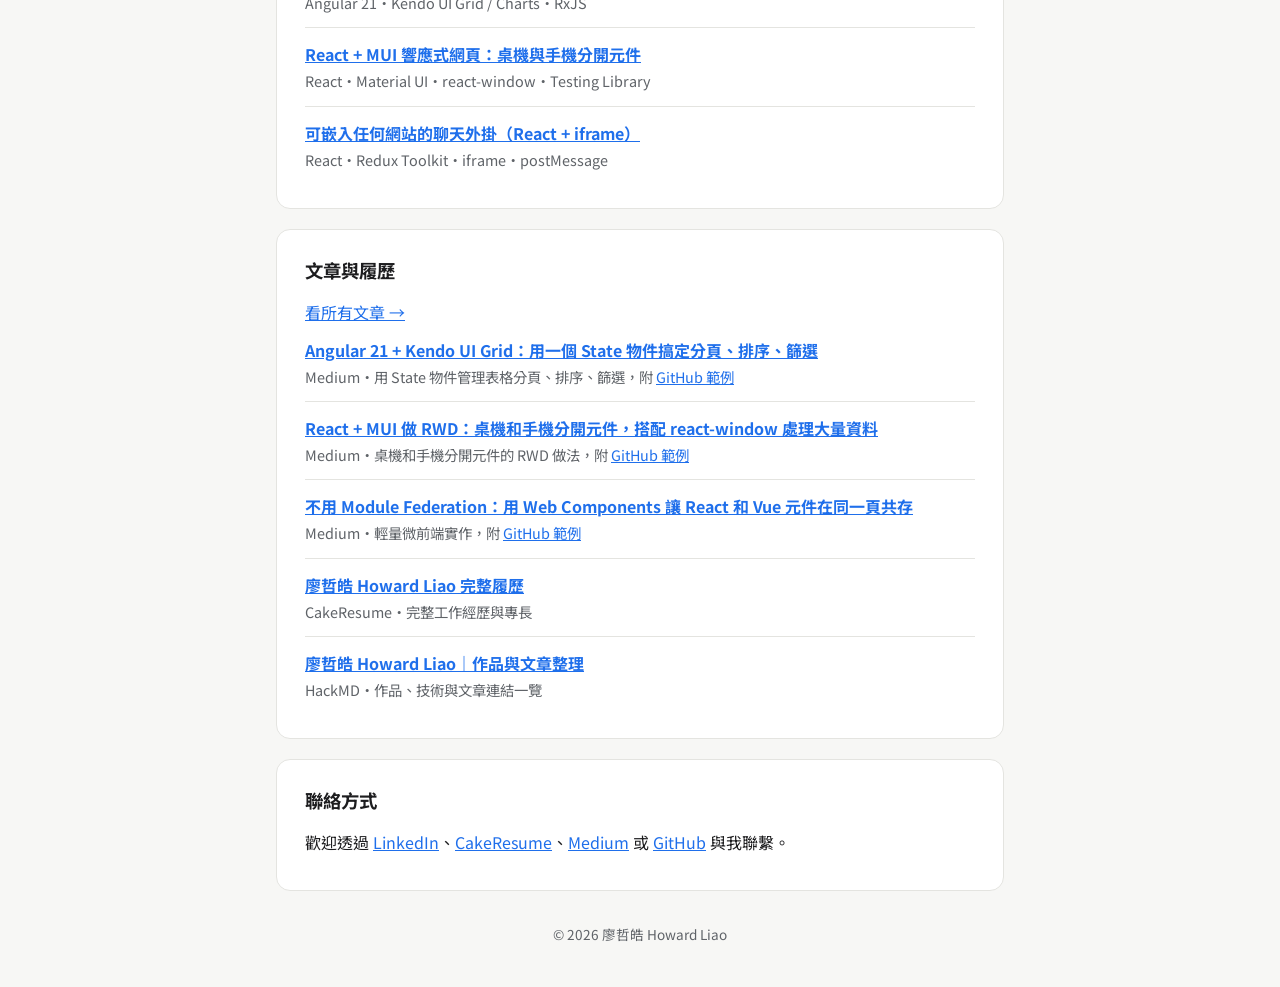
==== commit 62b3bd30: "Add Angular Kendo Grid article" ====
--- a/index.html
+++ b/index.html
@@ -286,16 +286,16 @@
     <p><a href="articles.html">看所有文章 →</a></p>
     <ul class="timeline">
       <li>
+        <div class="role"><a href="https://medium.com/@necpoctt/fa0ca4dda37d">Angular 21 + Kendo UI Grid：用一個 State 物件搞定分頁、排序、篩選</a></div>
+        <div class="meta">Medium・用 State 物件管理表格分頁、排序、篩選，附 <a href="https://github.com/necpoctt/angular-kendo-ui-demo">GitHub 範例</a></div>
+      </li>
+      <li>
         <div class="role"><a href="https://medium.com/@necpoctt/6d68eb93df83">React + MUI 做 RWD：桌機和手機分開元件，搭配 react-window 處理大量資料</a></div>
         <div class="meta">Medium・桌機和手機分開元件的 RWD 做法，附 <a href="https://github.com/necpoctt/reactMuiRWD">GitHub 範例</a></div>
       </li>
       <li>
         <div class="role"><a href="https://medium.com/@necpoctt/d7c67d8f0766">不用 Module Federation：用 Web Components 讓 React 和 Vue 元件在同一頁共存</a></div>
         <div class="meta">Medium・輕量微前端實作，附 <a href="https://github.com/necpoctt/micro-frontend-demo">GitHub 範例</a></div>
-      </li>
-      <li>
-        <div class="role"><a href="https://medium.com/@necpoctt/225a23933e21">React、Vue、Angular 都用過之後：我怎麼幫團隊選前端框架</a></div>
-        <div class="meta">Medium・技術選型時實際會考慮的五個問題</div>
       </li>
       <li>
         <div class="role"><a href="https://www.cake.me/resumes/necpoctt" rel="me">廖哲皓 Howard Liao 完整履歷</a></div>
